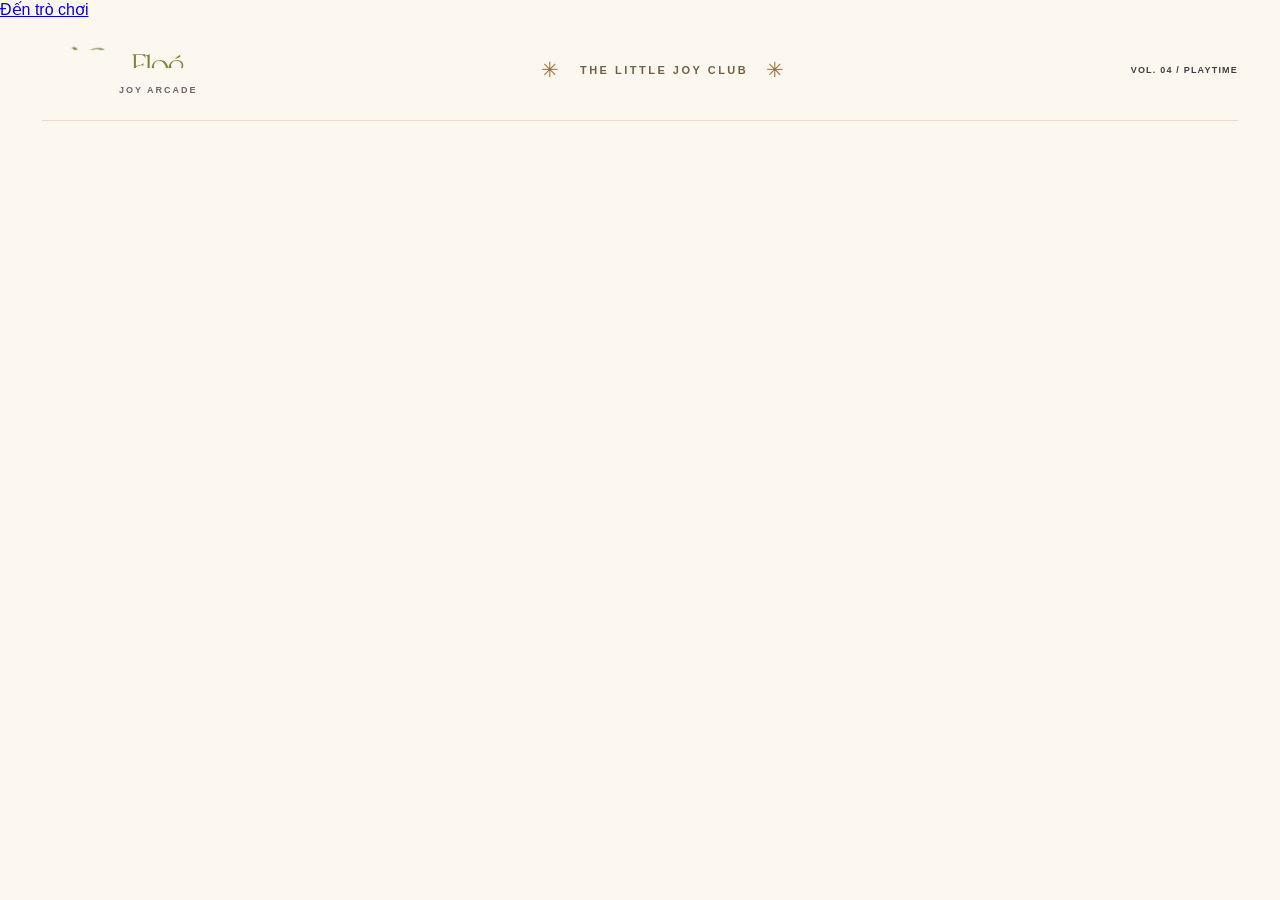
==== index.html @ 1243f7f1 "feat: import complete FLOÉ Joy Arcade deployed application and assets" ====
<!doctype html>
<html lang="vi">
<head>
 <meta charset="utf-8"><meta name="viewport" content="width=device-width,initial-scale=1,viewport-fit=cover">
 <meta name="theme-color" content="#fcf7ef"><meta name="description" content="Một chút chơi. Thật nhiều vui. Ghép charm và thử tài gắp thú cùng FLOÉ Joy Arcade.">
 <title>FLOÉ Joy Arcade — The Little Joy Club</title>
 <link rel="icon" href="./assets/floe-mark-DR6YFk92.png">
  <link rel="preconnect" href="https://fonts.googleapis.com"><link rel="preconnect" href="https://fonts.gstatic.com" crossorigin><link href="https://fonts.googleapis.com/css2?family=Baloo+2:wght@600;700;800&family=Nunito:wght@400;600;700;800;900&display=swap" rel="stylesheet"><script type="module" crossorigin src="./assets/index-Bb9PN9JV.js"></script>
  <link rel="stylesheet" crossorigin href="./assets/index-ChGE1KvG.css">
</head>
<body>
 <a class="skip-link" href="#stage">Đến trò chơi</a>
 <div class="site-wrap">
  <header class="nav"><button class="brand" id="home" aria-label="FLOÉ — về trang chủ"><img class="brand-mark" data-asset="mark" src="./assets/floe-mark-DR6YFk92.png" alt=""><span><img class="brand-word" data-asset="word" src="./assets/floe-wordmark-DhxlJ2ub.png" alt="FLOÉ"><small>JOY ARCADE</small></span></button><div class="nav-middle"><span class="little-flower">✳</span> THE LITTLE JOY CLUB <span class="little-flower">✳</span></div><div class="nav-right"><span class="edition">VOL. 04 / PLAYTIME</span><button ���q�^
---- assets/index-ChGE1KvG.css ----
:root{font-family:Be Vietnam Pro,sans-serif;color:#483c40;background:#fcf7ef;font-synthesis:none;--cream:#fcf7ef;--paper:#fffdf8;--ink:#483c40;--muted:#79696d;--rose:#ab486a;--pink:#efc6d2;--olive:#7c854c;--line:#e6dcd0;--butter:#f5df9d}*{box-sizing:border-box}body{margin:0}button,a{-webkit-tap-highlight-color:transparent}button{font:inherit;color:inherit;cursor:pointer}button:disabled{cursor:default}button:focus-visible,a:focus-visible{outline:3px solid #a13a60;outline-offset:5px}button svg{width:22px;height:22px;flex-shrink:0}button{touch-action:manipulation}button:disabled{opacity:.65}img{max-width:100%;object-fit:contain;-webkit-user-select:none;user-select:none}h1,h2,h3,p{margin:0}h1,h2,h3{font-weight:700}h1 span{color:var(--rose)}.site-wrap{max-width:1440px;padding:0 42px;margin:auto}.nav{height:102px;display:flex;align-items:center;justify-content:space-between;border-bottom:1px solid var(--line);gap:20px}.brand{border:0;padding:0;background:transparent;display:flex;gap:12px;align-items:center;text-align:left}.brand-mark{height:53px;width:65px}.brand-word{width:78px;height:38px;display:block}.brand small{font-size:9px;letter-spacing:2px;color:#756369;display:block;margin-top:3px;font-weight:700}.nav-middle{font-size:11px;letter-spacing:2.5px;display:flex;gap:18px;align-items:center;color:#706147;font-weight:600}.little-flower{font-size:21px;color:#9c7043}.nav-right{display:flex;gap:24px;align-items:center}.edition{font-size:9px;font-weight:600;letter-spacing:1.2px;colo���q�^
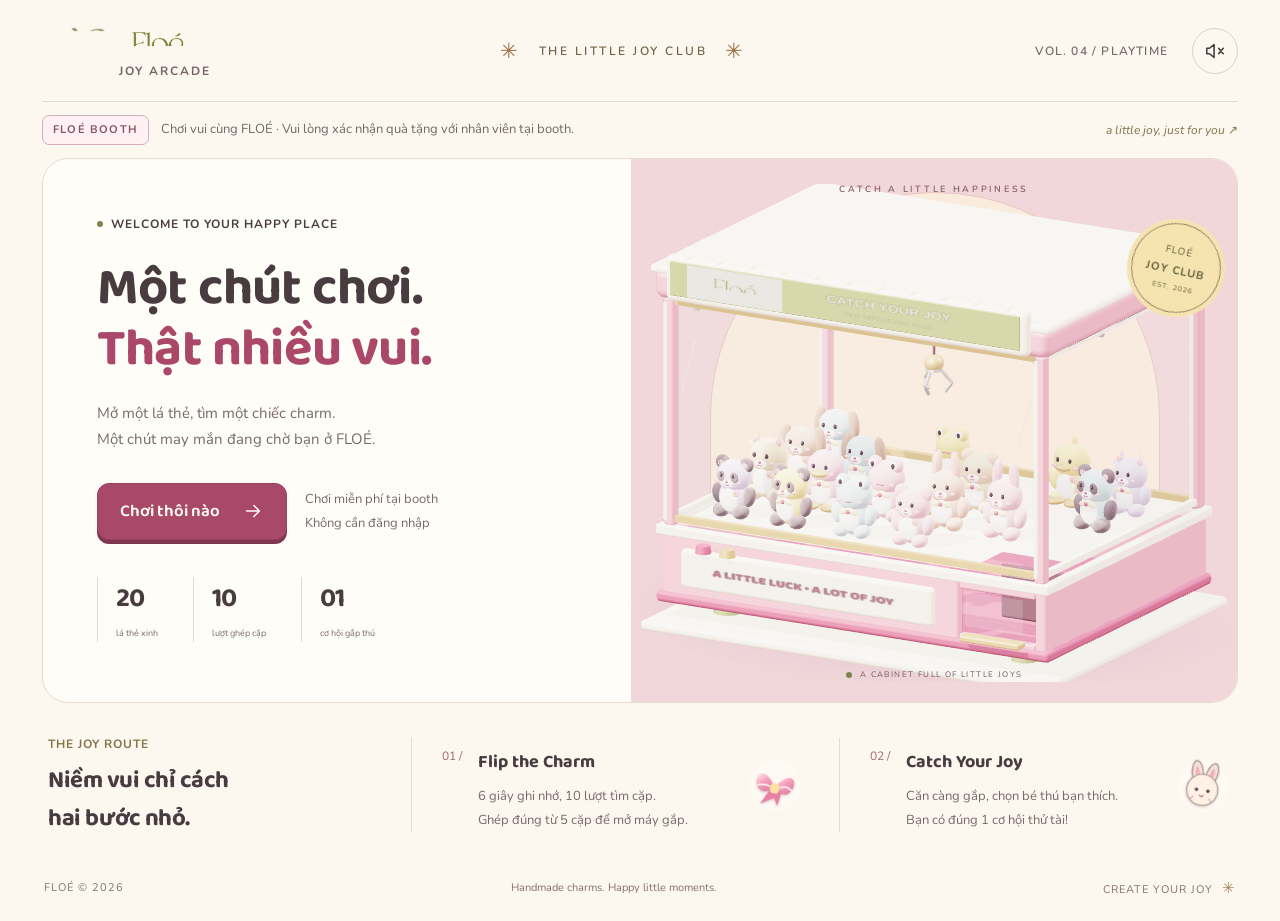
==== commit 0a59b0b8: "fix: restore complete HTML CSS and 3D JavaScript bundles" ====
--- a/index.html
+++ b/index.html
@@ -11,4 +11,11 @@
 <body>
  <a class="skip-link" href="#stage">Đến trò chơi</a>
  <div class="site-wrap">
-  <header class="nav"><button class="brand" id="home" aria-label="FLOÉ — về trang chủ"><img class="brand-mark" data-asset="mark" src="./assets/floe-mark-DR6YFk92.png" alt=""><span><img class="brand-word" data-asset="word" src="./assets/floe-wordmark-DhxlJ2ub.png" alt="FLOÉ"><small>JOY ARCADE</small></span></button><div class="nav-middle"><span class="little-flower">✳</span> THE LITTLE JOY CLUB <span class="little-flower">✳</span></div><div class="nav-right"><span class="edition">VOL. 04 / PLAYTIME</span><button ���q�^+  <header class="nav"><button class="brand" id="home" aria-label="FLOÉ — về trang chủ"><img class="brand-mark" data-asset="mark" src="./assets/floe-mark-DR6YFk92.png" alt=""><span><img class="brand-word" data-asset="word" src="./assets/floe-wordmark-DhxlJ2ub.png" alt="FLOÉ"><small>JOY ARCADE</small></span></button><div class="nav-middle"><span class="little-flower">✳</span> THE LITTLE JOY CLUB <span class="little-flower">✳</span></div><div class="nav-right"><span class="edition">VOL. 04 / PLAYTIME</span><button id="sound" class="icon-button" aria-label="Bật âm thanh" aria-pressed="false"></button></div></header>
+  <div class="notice"><span class="demo-label">FLOÉ BOOTH</span><span>Chơi vui cùng FLOÉ · Vui lòng xác nhận quà tặng với nhân viên tại booth.</span><span class="notice-right">a little joy, just for you ↗</span></div>
+  <main id="stage" tabindex="-1"></main>
+  <footer><span>FLOÉ © 2026</span><span>Handmade charms. Happy little moments.</span><span>CREATE YOUR JOY <b>✳</b></span></footer>
+ </div>
+ <div class="sr-only" id="announcer" role="status" aria-live="polite" aria-atomic="true"></div>
+</body></html>
+<script async data-explicit-opt-in="true" data-deployment-id="dpl_CRq2kbfwUbnPf21dLvLNRMSY6UrD" src="https://vercel.live/_next-live/feedback/feedback.js"></script><script async data-explicit-opt-in="true" data-deployment-id="dpl_GBJBoeYDWZV5fgyBTWfdKvP8y6mb" src="https://vercel.live/_next-live/feedback/feedback.js"></script>
--- a/assets/index-ChGE1KvG.css
+++ b/assets/index-ChGE1KvG.css
@@ -1 +1,40 @@
-:root{font-family:Be Vietnam Pro,sans-serif;color:#483c40;background:#fcf7ef;font-synthesis:none;--cream:#fcf7ef;--paper:#fffdf8;--ink:#483c40;--muted:#79696d;--rose:#ab486a;--pink:#efc6d2;--olive:#7c854c;--line:#e6dcd0;--butter:#f5df9d}*{box-sizing:border-box}body{margin:0}button,a{-webkit-tap-highlight-color:transparent}button{font:inherit;color:inherit;cursor:pointer}button:disabled{cursor:default}button:focus-visible,a:focus-visible{outline:3px solid #a13a60;outline-offset:5px}button svg{width:22px;height:22px;flex-shrink:0}button{touch-action:manipulation}button:disabled{opacity:.65}img{max-width:100%;object-fit:contain;-webkit-user-select:none;user-select:none}h1,h2,h3,p{margin:0}h1,h2,h3{font-weight:700}h1 span{color:var(--rose)}.site-wrap{max-width:1440px;padding:0 42px;margin:auto}.nav{height:102px;display:flex;align-items:center;justify-content:space-between;border-bottom:1px solid var(--line);gap:20px}.brand{border:0;padding:0;background:transparent;display:flex;gap:12px;align-items:center;text-align:left}.brand-mark{height:53px;width:65px}.brand-word{width:78px;height:38px;display:block}.brand small{font-size:9px;letter-spacing:2px;color:#756369;display:block;margin-top:3px;font-weight:700}.nav-middle{font-size:11px;letter-spacing:2.5px;display:flex;gap:18px;align-items:center;color:#706147;font-weight:600}.little-flower{font-size:21px;color:#9c7043}.nav-right{display:flex;gap:24px;align-items:center}.edition{font-size:9px;font-weight:600;letter-spacing:1.2px;colo���q�^+:root{font-family:Be Vietnam Pro,sans-serif;color:#483c40;background:#fcf7ef;font-synthesis:none;--cream:#fcf7ef;--paper:#fffdf8;--ink:#483c40;--muted:#79696d;--rose:#ab486a;--pink:#efc6d2;--olive:#7c854c;--line:#e6dcd0;--butter:#f5df9d}*{box-sizing:border-box}body{margin:0}button,a{-webkit-tap-highlight-color:transparent}button{font:inherit;color:inherit;cursor:pointer}button:disabled{cursor:default}button:focus-visible,a:focus-visible{outline:3px solid #a13a60;outline-offset:5px}button svg{width:22px;height:22px;flex-shrink:0}button{touch-action:manipulation}button:disabled{opacity:.65}img{max-width:100%;object-fit:contain;-webkit-user-select:none;user-select:none}h1,h2,h3,p{margin:0}h1,h2,h3{font-weight:700}h1 span{color:var(--rose)}.site-wrap{max-width:1440px;padding:0 42px;margin:auto}.nav{height:102px;display:flex;align-items:center;justify-content:space-between;border-bottom:1px solid var(--line);gap:20px}.brand{border:0;padding:0;background:transparent;display:flex;gap:12px;align-items:center;text-align:left}.brand-mark{height:53px;width:65px}.brand-word{width:78px;height:38px;display:block}.brand small{font-size:9px;letter-spacing:2px;color:#756369;display:block;margin-top:3px;font-weight:700}.nav-middle{font-size:11px;letter-spacing:2.5px;display:flex;gap:18px;align-items:center;color:#706147;font-weight:600}.little-flower{font-size:21px;color:#9c7043}.nav-right{display:flex;gap:24px;align-items:center}.edition{font-size:9px;font-weight:600;letter-spacing:1.2px;color:var(--muted)}.icon-button{width:46px;height:46px;border:1px solid #ded2c5;border-radius:50%;background:transparent;display:grid;place-items:center}.icon-button:hover{background:#f2e4dc}.notice{min-height:49px;display:flex;align-items:center;gap:12px;font-size:10px;color:#75666a}.demo-label{font-size:8px;letter-spacing:1.2px;font-weight:700;border:1px solid #c8bc9b;border-radius:4px;padding:3px 7px;color:#71663e}.notice-right{margin-left:auto;font-size:10px;font-style:italic;color:#837348}.hero{display:grid;grid-template-columns:1fr 1.03fr;background:var(--paper);border:1px solid var(--line);border-radius:26px;overflow:hidden;min-height:545px}.hero-copy{padding:55px 0 43px 54px;z-index:1}.eyebrow{font-size:9px;font-weight:700;letter-spacing:1.65px;line-height:1.7;display:flex;align-items:center;gap:8px}.dot{display:inline-block;width:6px;height:6px;flex-shrink:0;background:var(--olive);border-radius:50%}.hero h1{font-size:clamp(38px,4.1vw,58px);line-height:1.35;letter-spacing:-2.6px;margin:24px 0 20px}.hero h1 span{color:var(--rose)}.hero-copy p{font-size:13px;line-height:1.95;color:var(--muted)}.hero-actions{display:flex;align-items:center;gap:18px;margin:30px 0 37px}.primary{border:1px solid #97405f;background:#a84969;border-radius:12px;color:#fffaf3;min-height:53px;padding:14px 22px;font-size:12px;font-weight:600;display:inline-flex;gap:22px;align-items:center;justify-content:center;box-shadow:0 4px #803550;transition:transform .15s,background .15s,box-shadow .15s}.primary:hover{background:#963d5d;transform:translateY(-2px);box-shadow:0 6px #803550}.primary:active{transform:translateY(3px);box-shadow:0 1px #803550}.hero-actions>span{font-size:9px;line-height:1.85;color:var(--muted)}.hero-stats{display:flex;gap:35px}.hero-stats>div{border-left:1px solid #e5d9cb;padding-left:18px}.hero-stats b{font-size:27px;font-weight:600;letter-spacing:-1px;display:block}.hero-stats span{font-size:9px;color:var(--muted)}.hero-art{position:relative;background:#f1d7da;background-image:radial-gradient(#b777891c .7px,transparent .7px);background-size:9px 9px;min-width:0}.hero-art:before{content:"";position:absolute;width:74%;aspect-ratio:1;background:#fbebdc;border-radius:50% 50% 14px 14px;left:13%;bottom:60px;border:1px solid #e7c4c2}.hero-machine{position:absolute;inset:25px -30px 20px;z-index:1}.hero-machine canvas{display:block;width:100%;height:100%}.arc-text{position:absolute;left:0;right:0;top:24px;font-size:9px;letter-spacing:2.7px;text-align:center;color:#805b61;font-weight:600;z-index:2}.club-sticker{position:absolute;z-index:3;right:16px;top:64px;width:90px;height:90px;display:flex;flex-direction:column;align-items:center;justify-content:center;border:1px solid #8b7952;outline:4px solid #f6e4b0;background:#f6e4b0;color:#615c38;transform:rotate(12deg);border-radius:50%;font-size:10px;letter-spacing:1px}.club-sticker strong{font-size:11px;margin:5px 0}.club-sticker span{font-size:7px}.art-caption{position:absolute;bottom:22px;left:0;right:0;display:flex;align-items:center;justify-content:center;gap:8px;font-size:8px;letter-spacing:1.4px;color:#735b60;z-index:2}.how-to{display:grid;grid-template-columns:1fr 1.2fr 1.2fr;align-items:center;gap:35px;padding:31px 6px 15px}.how-heading .eyebrow{color:#877348;font-size:8px}.how-heading h2{font-size:19px;line-height:1.55;letter-spacing:-.5px;margin-top:8px}.how-step{display:flex;gap:16px;align-items:center;border-left:1px solid var(--line);padding-left:30px;min-height:94px;position:relative}.step-no{font-size:12px;color:#a26974;align-self:flex-start;padding-top:10px}.how-step h3{font-size:13px;margin:10px 0 8px}.how-step p{font-size:10px;line-height:1.85;color:var(--muted)}.how-art{width:58px;height:65px;margin-left:auto;transform:rotate(10deg)}footer{display:flex;align-items:center;justify-content:space-between;font-size:8px;letter-spacing:1px;color:#86726e;padding:26px 2px 23px;gap:14px}footer span:nth-child(2){letter-spacing:0}footer b{font-size:15px;color:#a88956;margin-left:5px}#stage:focus{outline:none}.steps{display:flex;align-items:center;justify-content:center;gap:16px;padding:22px 10px;font-size:10px;color:#8a7a79}.steps span{display:flex;align-items:center;gap:9px}.steps b{display:grid;place-items:center;width:25px;height:25px;border:1px solid #d5c7bf;border-radius:50%;font-size:9px;font-weight:600}.steps .active{color:#923a5c;font-weight:600}.steps .active b{color:#fff;background:#a84969;border-color:#a84969}.steps .done b{color:#fff;background:#7c854c;border-color:#7c854c}.steps i{height:1px;width:54px;background:#ded0c5}.game-shell,.result-shell{border:1px solid var(--line);border-radius:24px;background:var(--paper);padding:0 32px 28px}.game-heading{display:flex;justify-content:space-between;align-items:center;margin:5px 0 25px;gap:12px}.game-heading .eyebrow{color:#887650;font-size:8px}.game-heading h1{font-size:32px;letter-spacing:-1.4px;line-height:1.45;margin-top:8px}.text-button{border:0;background:none;display:inline-flex;align-items:center;justify-content:center;gap:8px;font-size:10px;min-height:44px;padding:8px;color:#7d686e}.text-button svg{width:15px;height:15px}.memory-layout{display:grid;grid-template-columns:minmax(0,1fr) 246px;gap:32px;align-items:start}.board-panel{background:#f7f1e7;border:1px solid #e7ddce;border-radius:18px;padding:22px 25px 19px}.board-hud{display:flex;align-items:center;gap:30px;margin:0 2px 20px}.hud-stat small{font-size:8px;letter-spacing:1px;color:#786b62;font-weight:600;display:block}.hud-stat strong{font-size:25px;display:block;font-weight:700;line-height:1.55;letter-spacing:-.5px}.hud-stat em{font-style:normal;font-size:13px;color:#9a8981;font-weight:400;margin-left:5px}.phase-pill{margin-left:auto;display:flex;align-items:center;gap:7px;font-size:8px;font-weight:700;letter-spacing:.8px;border:1px solid #c6cdaa;background:#eef1df;border-radius:30px;padding:9px 12px;color:#5c6835}.phase-pill.is-preview{background:#fbebbc;border-color:#e9d494;color:#80652e}.phase-pill.is-preview .dot{background:#9a742d}.cards{display:grid;grid-template-columns:repeat(5,minmax(0,1fr));gap:12px;max-width:750px;margin:auto}.memory-card{aspect-ratio:1/1.07;position:relative;background:none;border:0;padding:0;perspective:850px;min-width:0;opacity:1!important}.card-rotator{display:block;position:relative;width:100%;height:100%;transform-style:preserve-3d;transition:transform .36s cubic-bezier(.2,.65,.3,1)}.memory-card.open .card-rotator{transform:rotateY(180deg)}.face{position:absolute;inset:0;border-radius:10px;display:flex;align-items:center;justify-content:center;flex-direction:column;backface-visibility:hidden;-webkit-backface-visibility:hidden;overflow:hidden;border:1px solid #c998a4}.face.back{background:#f0c7d0;background-image:repeating-linear-gradient(45deg,transparent 0,transparent 3px,#fff8 3px,#fff2 4px);box-shadow:0 3px #b47b8c,0 4px 5px #825f6522}.face.back:before{content:"";position:absolute;inset:5px;border:1px solid #fff9;border-radius:6px;pointer-events:none}.card-logo{background:#fffbf2;width:62%;height:60%;border-radius:50%;display:grid;place-items:center;border:1px solid #dcc8a7}.card-logo img{width:83%;height:80%}.face.back small{font-size:6px;color:#81535f;letter-spacing:.4px;position:absolute;bottom:10%}.corner-star{position:absolute;top:7px;left:9px;color:#976672;font-size:12px}.corner-star.bottom{inset:auto 9px 5px auto}.face.front{background:var(--card-bg);transform:rotateY(180deg);border-color:#cbb9a1;box-shadow:0 3px #c0aa98}.card-art{width:77%;height:75%;filter:drop-shadow(0 2px 2px #69494318)}.face.front small{font-size:8px;font-weight:600;color:#665259;line-height:1.5;margin-top:2px}.pair-check{position:absolute;top:4px;right:4px;background:#70834b;color:#fff;border-radius:50%;width:17px;height:17px;display:none;place-items:center}.pair-check svg{width:11px;height:11px}.paired .face.front{border:2px solid #7e9560;background:#eff2df}.paired .pair-check{display:grid}.memory-card:not(:disabled):hover .back{border-color:#9c4d67;box-shadow:0 4px #a66379,0 7px 10px #825f6525}.miss .face.front{animation:shake .28s ease}.board-bottom{display:flex;justify-content:space-between;gap:10px;font-size:9px;color:#79656b;line-height:1.6;margin-top:19px}.board-bottom>span:last-child{white-space:nowrap;font-weight:600}.progress{height:3px;background:#e6dbd1;border-radius:3px;margin-top:10px}.progress span{display:block;height:100%;background:#ae5c79;transition:width .3s}.preview-ticket{background:#f4dfab;position:relative;text-align:center;border-radius:12px;padding:22px 22px 19px;overflow:hidden;border:1px solid #e8ce95;color:#665037}.preview-ticket .eyebrow{display:block;font-size:7px;letter-spacing:1.3px}.ticket-number{font-size:66px;letter-spacing:-4px;font-weight:600;line-height:1.3;margin:16px 0 6px}.ticket-number em{font-style:normal;font-size:25px;letter-spacing:-1px;color:#9a8057}.preview-ticket h2{font-size:18px;letter-spacing:-.4px}.preview-ticket p{font-size:10px;line-height:1.85;margin:10px 0 20px}.ticket-perf{height:1px;border-top:1px dashed #bc9d66;position:relative;margin:0 -22px 13px}.ticket-perf:before,.ticket-perf:after{content:"";position:absolute;width:16px;height:16px;border-radius:50%;background:var(--paper);top:-8px;left:-8px}.ticket-perf:after{left:auto;right:-8px}.ticket-bottom{font-size:6px;letter-spacing:1px;display:flex;align-items:center;justify-content:center;gap:5px;font-weight:600}.ticket-bottom svg{width:13px;height:13px}.preview-ticket.playing{background:#f4e5d6;border-color:#e5ccba}.reward-guide{padding:20px 2px 0}.reward-guide h3{font-size:11px;margin-bottom:7px}.reward-row{display:flex;gap:11px;align-items:center;padding:12px 0;border-bottom:1px solid #eee5da}.reward-row:last-child{border-bottom:0}.reward-icon{width:31px;height:31px;display:grid;place-items:center;border:1px solid #e4d4c6;border-radius:8px;color:#a35d6f}.reward-icon svg{width:17px;height:17px}.reward-row b,.reward-row small{display:block;font-size:10px}.reward-row small{font-size:9px;color:var(--muted);margin-top:3px}.tiny-pill{margin-left:auto;font-size:6px;letter-spacing:.6px;background:#e8edda;color:#657040;padding:5px 7px;border-radius:20px;font-weight:700}.aside-note{font-size:8px;line-height:1.8;color:#8c7776;padding-top:8px}.attempt-pill{display:flex;align-items:center;gap:9px;background:#f4e5b9;border:1px solid #e4cd8e;padding:10px 14px;border-radius:10px;font-size:8px;color:#7d6034;font-weight:600;white-space:nowrap}.attempt-pill b{font-size:18px;font-weight:700}.attempt-pill svg{width:19px;height:19px}.claw-layout{display:grid;grid-template-columns:minmax(0,1fr) 264px;gap:24px}.machine-panel{background:#f1d9dc;background-image:radial-gradient(#b7778926 .7px,transparent .7px);background-size:9px 9px;border:1px solid #e5bfc6;border-radius:18px;overflow:hidden;min-width:0}.machine-topline,.machine-bottomline{padding:9px 18px;display:flex;justify-content:space-between;gap:8px;align-items:center;font-size:8px;color:#764e5c;position:relative;z-index:2}.machine-topline{height:51px;border-bottom:1px solid #dfbcc0}.machine-topline>span{display:flex;align-items:center;gap:7px;font-size:8px;letter-spacing:1.5px;font-weight:700}.mode-button{font-size:8px;border:0;background:transparent;min-height:36px;color:#764e5c;text-decoration:underline;text-underline-offset:3px;padding:6px}.machine-display{height:440px;position:relative}.machine-display canvas{display:block;width:100%;height:100%;touch-action:none}.machine-bottomline{min-height:45px;background:#fff7edbd;border-top:1px solid #dfbcc0;font-size:9px;line-height:1.7}.machine-bottomline>span:last-child{border:1px solid #d0b5b9;letter-spacing:1px;padding:3px 6px;border-radius:4px;font-size:7px;white-space:nowrap}.control-panel{padding:22px 20px 13px;border:1px solid #e5d7c6;border-radius:18px;background:#f8f0e3}.control-heading .eyebrow{font-size:6px;letter-spacing:1px;color:#8d6a49}.control-heading h2{font-size:24px;letter-spacing:-.7px;line-height:1.45;margin:11px 0 9px}.control-heading p{font-size:10px;color:#7f6b65;line-height:1.8}.aim-map{margin:15px 0 8px;background:#fffbf3;border:1px solid #dfd1be;border-radius:9px;overflow:hidden}.map-caption{display:block;font-size:6px;font-weight:600;letter-spacing:.6px;color:#806d60;padding:7px 5px;text-align:center;border-bottom:1px solid #e8decd}.map-field{height:72px;position:relative;background-image:linear-gradient(#e8ddcc88 1px,transparent 1px),linear-gradient(90deg,#e8ddcc88 1px,transparent 1px);background-size:14px 14px;margin:6px}.map-toy{position:absolute;width:7px;height:7px;border:1px solid #906d74;border-radius:50%;transform:translate(-50%,-50%)}.map-aim{position:absolute;width:13px;height:13px;border:1.5px solid #7b3154;border-radius:50%;transform:translate(-50%,-50%);background:#fff8;z-index:2}.map-aim:before,.map-aim:after{content:"";position:absolute;width:19px;height:1px;left:-4.5px;top:4.5px;background:#7b3154}.map-aim:after{transform:rotate(90deg)}.map-toy.target{outline:2px solid #70804f;outline-offset:2px}.dpad{display:grid;grid-template-columns:repeat(3,50px);grid-template-rows:repeat(3,46px);gap:5px;justify-content:center;margin:13px 0 18px;touch-action:none;-webkit-user-select:none;user-select:none}.dpad button{font-family:inherit;font-size:21px;font-weight:400;line-height:1;border:1px solid #c9b0a9;border-radius:11px;background:linear-gradient(#fffcf5,#f6e5da);box-shadow:0 3px #baa29b;touch-action:none;min-width:44px;min-height:44px}.dpad button:active,.dpad button.pressed{background:#efd399;transform:translateY(3px);box-shadow:none}.dpad .up{grid-area:1/2}.dpad .left{grid-area:2/1}.dpad .right{grid-area:2/3}.dpad .down{grid-area:3/2}.dpad-center{grid-area:2/2;display:grid;place-items:center;color:#a77580}.dpad-center svg{width:25px;height:25px}.drop{display:flex;align-items:center;justify-content:center;gap:10px;width:100%;min-height:55px;color:#fff8ef;background:#a94d6b;border:1px solid #92405f;border-radius:11px;box-shadow:0 4px #7d3550;font-size:13px;font-weight:700;touch-action:none}.drop small{font-size:7px;font-weight:400;margin-left:auto;color:#f5d2dd}.drop svg{width:19px;height:19px}.drop:active:not(:disabled){transform:translateY(3px);box-shadow:0 1px #7d3550}.drop:disabled{opacity:.7}.control-note{text-align:center;font-size:8px;line-height:1.8;margin-top:15px;color:#7d6866}.coordinates{text-align:center;font-size:7px;color:#867571;letter-spacing:1px;margin-top:7px}.prize-strip{display:flex;align-items:center;justify-content:space-between;gap:16px;padding:20px 4px 0}.prize-strip>.eyebrow{font-size:7px;color:#8d7950;max-width:105px}.prize-strip>div{display:flex;align-items:center;gap:8px;font-size:9px;color:#7a656b;white-space:nowrap}.prize-strip img{width:35px;height:35px}.prize-strip b{font-weight:700;color:#5c454f;margin-right:4px}.prize-note{font-size:7px;line-height:1.7;color:#8f7e75}.result-shell{min-height:620px}.result-ticket{max-width:600px;margin:15px auto 35px;text-align:center}.result-ticket>.eyebrow{justify-content:center;color:#8a7048;font-size:8px}.result-art{position:relative;width:170px;height:145px;margin:20px auto 16px;background:#f9e4db;border-radius:50%;display:grid;place-items:center}.result-art img{width:140px;height:140px}.result-art>span{position:absolute;font-size:28px;color:#a88e50;right:-15px;top:15px}.result-art>span:last-child{inset:auto auto 5px -10px;font-size:20px}.result-ticket h1{font-size:36px;line-height:1.5;letter-spacing:-1.4px;margin-bottom:13px}.result-ticket p{font-size:12px;color:#806970;line-height:1.9;max-width:470px;margin:auto}.result-detail{display:flex;flex-direction:column;gap:6px;padding:20px 10px;background:#f8eddd;border-top:1px dashed #d5bd9b;border-bottom:1px dashed #d5bd9b;margin:24px auto;width:min(100%,420px)}.result-detail b{font-size:19px;color:#72543c}.result-detail span{font-size:8px;color:#897263;line-height:1.7}.result-actions{display:flex;gap:20px;align-items:center;justify-content:center;flex-wrap:wrap}.result-foot{font-size:8px;margin-top:25px;color:#8d7675}.mobile-break{display:none}.sr-only{position:absolute;width:1px;height:1px;padding:0;margin:-1px;overflow:hidden;clip:rect(0,0,0,0);white-space:nowrap;border:0}.skip-link{position:fixed;top:-80px;left:15px;padding:15px;background:#fff;z-index:99;color:#803550}.skip-link:focus{top:10px}.loading-label{position:absolute;inset:0;display:grid;place-items:center;font-size:11px;color:#8c596d}@keyframes shake{25%,75%{transform:translate(-2px)}50%{transform:translate(2px)}}@media(min-width:1400px){.hero{min-height:565px}.hero-copy{padding-top:62px}.machine-display{height:480px}}@media(max-width:1150px){.site-wrap{padding:0 26px}.edition{display:none}.hero-copy{padding:40px 0 35px 35px}.hero h1{font-size:42px;letter-spacing:-1.6px}.hero{min-height:510px}.hero-stats{gap:24px}.how-art{display:none}.how-to{gap:20px;grid-template-columns:1fr 1.2fr 1.2fr}.how-step{padding-left:20px}.game-shell{padding:0 22px 24px}.memory-layout{grid-template-columns:minmax(0,1fr) 210px;gap:22px}.board-panel{padding:18px}.cards{gap:9px}.board-hud{gap:24px}.claw-layout{grid-template-columns:minmax(0,1fr) 230px;gap:18px}.control-panel{padding:18px 15px 12px}.machine-display{height:430px}.prize-note{display:none}}@media(max-width:850px){.site-wrap{padding:0 20px}.nav{height:86px}.nav-middle{font-size:8px;letter-spacing:1.5px;gap:12px}.hero{grid-template-columns:1fr 1fr;min-height:470px}.hero-copy{padding:35px 0 30px 26px}.hero h1{font-size:34px;letter-spacing:-1.3px}.hero-copy .eyebrow{font-size:6px;letter-spacing:1px}.hero-copy p{font-size:10px}.hero-actions{gap:12px;margin:25px 0 30px}.hero-actions>span{display:none}.hero-stats{gap:17px}.hero-stats>div{padding-left:12px}.hero-stats b{font-size:23px}.hero-stats span{font-size:7px}.club-sticker{width:70px;height:70px;top:70px;right:15px;font-size:8px}.club-sticker strong{font-size:9px}.arc-text{font-size:7px;letter-spacing:2px}.art-caption{font-size:6px;letter-spacing:1px}.how-to{gap:18px}.how-heading h2{font-size:16px}.how-step{gap:9px;padding-left:15px}.how-step p{font-size:8px}.how-step h3{font-size:11px}.memory-layout{grid-template-columns:1fr}.game-aside{display:grid;grid-template-columns:1fr 1.2fr;gap:25px}.preview-ticket{padding:15px 20px}.ticket-number{font-size:45px;margin:7px 0}.preview-ticket h2{font-size:15px}.preview-ticket p{margin:7px 0 15px;font-size:9px}.reward-guide{padding:10px 0 0}.aside-note{display:none}.board-panel{padding:22px}.cards{max-width:620px;gap:12px}.claw-layout{grid-template-columns:minmax(0,1fr) 210px;gap:16px}.machine-display{height:435px}.control-heading h2{font-size:21px}.control-panel{padding:16px 12px 12px}.control-heading .eyebrow{font-size:5px}.dpad{grid-template-columns:repeat(3,46px);grid-template-rows:repeat(3,44px);gap:4px}.game-heading h1{font-size:28px}.prize-strip{gap:9px}.prize-strip>.eyebrow{font-size:6px;max-width:60px}.prize-strip>div{font-size:8px;gap:4px}.prize-strip img{width:27px;height:27px}}@media(max-width:600px){.site-wrap{padding:0 14px}.nav{height:76px;gap:10px}.brand{gap:7px}.brand-mark{width:43px;height:41px}.brand-word{width:61px;height:27px}.brand small{font-size:7px;letter-spacing:1.4px}.nav-middle{display:none}.nav-right{gap:10px}.icon-button{width:44px;height:44px}.notice{min-height:46px;font-size:8px;gap:8px;line-height:1.7}.demo-label{font-size:6px;padding:2px 5px}.notice-right{display:none}.hero{display:flex;flex-direction:column;border-radius:19px}.hero-copy{padding:29px 27px 30px}.hero-copy .eyebrow{font-size:6px;letter-spacing:1.2px}.hero h1{font-size:39px;letter-spacing:-1.7px;line-height:1.35;margin:18px 0 13px}.hero-copy p{font-size:11px;line-height:1.85}.hero-actions{margin:23px 0 27px;gap:16px}.hero-actions>span{display:block;font-size:7px}.primary{min-height:50px;padding:13px 18px;font-size:11px;gap:18px;border-radius:10px}.hero-stats{gap:29px}.hero-stats b{font-size:24px}.hero-stats span{font-size:7px}.hero-art{height:365px;flex-shrink:0;order:2;border-top:1px solid #e7c2c8}.hero-machine{inset:17px -2px 13px}.hero-art:before{width:68%;left:16%;bottom:46px}.arc-text{top:17px;font-size:7px}.club-sticker{right:25px;top:55px;width:62px;height:62px;font-size:6px}.club-sticker strong{font-size:8px;margin:3px 0}.club-sticker span{font-size:5px}.art-caption{bottom:17px;font-size:6px}.how-to{grid-template-columns:1fr;gap:15px;padding:25px 10px 5px}.how-heading{display:flex;align-items:center;justify-content:space-between;gap:15px;margin-bottom:3px}.how-heading h2{font-size:16px;margin:0}.how-step{padding-left:0;border-left:0;border-top:1px solid var(--line);padding-top:10px;gap:16px;min-height:85px}.how-step p{font-size:10px}.how-step h3{font-size:12px}.how-art{display:block;width:55px;height:55px}.how-heading .eyebrow{font-size:7px;max-width:80px}.step-no{font-size:11px}.game-shell,.result-shell{padding:0 12px 18px;border-radius:18px}.steps{font-size:8px;gap:10px;padding:17px 0}.steps b{width:22px;height:22px;font-size:8px}.steps span{gap:6px}.steps i{width:24px}.game-heading{margin:7px 4px 18px;align-items:flex-start;gap:7px}.game-heading h1{font-size:27px;line-height:1.4;letter-spacing:-1.1px;margin-top:6px}.game-heading .eyebrow{font-size:6px;letter-spacing:1.3px}.text-button{font-size:8px;gap:5px;padding:4px;flex-shrink:0}.text-button svg{width:12px;height:12px}.mobile-break{display:block}.board-panel{padding:13px 10px 14px;border-radius:12px}.board-hud{gap:20px;margin:0 1px 14px}.hud-stat small{font-size:6px;letter-spacing:.6px}.hud-stat strong{font-size:22px}.hud-stat em{font-size:10px;margin-left:3px}.phase-pill{font-size:6px;letter-spacing:.1px;padding:7px 8px;gap:5px}.phase-pill .dot{width:4px;height:4px}.cards{grid-template-columns:repeat(4,minmax(0,1fr));gap:9px 7px}.memory-card{aspect-ratio:1/1.04}.face{border-radius:7px}.face.back:before{inset:3px;border-radius:4px}.corner-star{top:3px;left:6px;font-size:9px}.corner-star.bottom{bottom:3px;right:6px}.face.back small{font-size:4px;letter-spacing:.1px}.face.front small{font-size:6px;line-height:1.4}.pair-check{width:13px;height:13px;top:2px;right:2px}.pair-check svg{width:9px;height:9px}.board-bottom{font-size:7px;gap:8px;margin-top:15px}.board-bottom>span:first-child{max-width:76%}.game-aside{display:block}.preview-ticket{display:grid;grid-template-columns:48px 1fr;text-align:left;gap:0 14px;padding:13px 16px;margin-top:-5px;border-radius:12px}.preview-ticket>.eyebrow,.ticket-perf,.ticket-bottom,.ticket-cut{display:none}.ticket-number{grid-column:1;grid-row:1/3;font-size:38px;align-self:center;line-height:1;letter-spacing:-2px;margin:0}.ticket-number em{font-size:15px;letter-spacing:-1px}.preview-ticket h2{font-size:13px;grid-column:2;margin:1px 0 3px}.preview-ticket p{font-size:8px;grid-column:2;margin:0;line-height:1.7}.reward-guide{padding:10px 2px 0;display:flex;flex-wrap:wrap;gap:0 15px}.reward-guide h3{font-size:9px;width:100%;margin:3px 0}.reward-row{border:0;padding:8px 0;gap:6px;flex:1}.reward-icon{width:23px;height:27px;border:0}.reward-icon svg{width:16px;height:16px}.reward-row b{font-size:8px}.reward-row small{font-size:6px;white-space:nowrap}.tiny-pill{display:none}.game-aside{order:-1}.memory-layout{gap:16px}.game-aside .reward-guide{display:none}.claw-layout{display:flex;flex-direction:column;gap:12px}.machine-panel{width:100%;border-radius:12px}.machine-topline{padding:5px 11px;height:40px}.machine-topline>span{font-size:7px;letter-spacing:1px}.mode-button{min-height:30px;font-size:7px}.machine-display{height:360px}.machine-bottomline{padding:9px 10px;font-size:8px;min-height:40px}.control-panel{display:grid;grid-template-columns:1fr 1fr;gap:4px 16px;padding:15px 14px;width:100%;border-radius:12px;align-items:center}.control-heading{grid-column:1;grid-row:1;align-self:start}.control-heading .eyebrow{font-size:5px}.control-heading h2{font-size:17px;line-height:1.4;margin:5px 0 6px}.control-heading h2 br{display:none}.control-heading p{font-size:8px}.control-heading p br{display:none}.dpad{grid-column:2;grid-row:1/4;margin:0 0 5px;grid-template-columns:repeat(3,44px);grid-template-rows:repeat(3,44px);gap:4px}.dpad button{border-radius:9px;font-size:20px}.dpad-center svg{width:21px;height:21px}.drop{grid-column:1/-1;grid-row:4;margin:10px 0 2px;min-height:51px;font-size:13px;padding:0 14px}.drop small{font-size:8px}.control-note{grid-column:1/-1;grid-row:5;margin:8px 0 0;font-size:7px}.control-note br,.coordinates{display:none}.aim-map{grid-column:1;grid-row:2/4;margin:7px 0 0}.map-caption{font-size:5px;letter-spacing:0;padding:5px 2px}.map-field{height:59px;margin:5px}.map-toy{width:5px;height:5px}.map-aim{width:10px;height:10px}.map-aim:before,.map-aim:after{width:14px;left:-3.5px;top:3px}.attempt-pill{font-size:6px;padding:7px 9px;gap:5px;white-space:normal;max-width:105px;line-height:1.5;margin-top:19px}.attempt-pill svg{width:16px;height:16px}.attempt-pill b{font-size:16px}.prize-strip{padding:16px 0 0;gap:7px;flex-wrap:wrap}.prize-strip>.eyebrow{max-width:none;width:100%;font-size:6px;justify-content:center;margin:3px 0}.prize-strip>div{font-size:7px;flex:1;gap:3px;justify-content:center}.prize-strip img{width:24px;height:24px}.prize-strip b{margin-right:2px}.result-shell{min-height:570px}.result-ticket{margin:20px auto 22px;padding:0 9px}.result-ticket h1{font-size:28px;letter-spacing:-1px;line-height:1.5}.result-ticket p{font-size:10px}.result-art{width:140px;height:120px;margin:25px auto 20px}.result-art img{width:115px;height:115px}.result-detail{margin:22px auto;padding:17px 9px}.result-detail b{font-size:17px}.result-detail span{font-size:7px}.result-actions{gap:13px}.result-foot{font-size:7px}footer{font-size:6px;letter-spacing:.5px;padding:22px 0 20px}footer span:nth-child(2){display:none}}@media(max-width:370px){.site-wrap{padding:0 10px}.hero-copy{padding:26px 22px}.hero h1{font-size:36px}.hero-stats{gap:25px}.hero-art{height:335px}.game-shell{padding:0 10px 16px}.machine-display{height:325px}.game-heading h1{font-size:25px}.control-panel{gap:4px 10px;padding:13px 11px}.reward-row small{font-size:5px}.dpad{gap:3px}.board-panel{padding:12px 9px}.cards{gap:8px 6px}}@media(prefers-reduced-motion:reduce){*,*:before,*:after{animation:none!important;transition:none!important;scroll-behavior:auto!important}}@media(max-width:600px){.face.front small{font-size:8px}.hud-stat small,.phase-pill{font-size:7px}.board-bottom{font-size:8px}.preview-ticket p{font-size:9px}.control-note{font-size:8px}}.brand{min-height:44px}.mode-button{min-width:72px;min-height:44px}.machine-topline{height:58px}@media(max-width:600px){.machine-topline{height:49px;padding-top:0;padding-bottom:0}.mode-button{min-height:44px}}@media(max-width:600px){.site-wrap:has(#stage:is([data-phase=preview],[data-phase=memory])) .nav{height:60px}.site-wrap:has(#stage:is([data-phase=preview],[data-phase=memory])) .notice{min-height:36px}#stage:is([data-phase=preview],[data-phase=memory]) .steps{padding-top:12px;padding-bottom:12px}#stage:is([data-phase=preview],[data-phase=memory]) .game-heading{display:block;position:relative;margin-bottom:14px}#stage:is([data-phase=preview],[data-phase=memory]) .game-heading .text-button{position:absolute;right:0;top:-15px}#stage:is([data-phase=preview],[data-phase=memory]) .game-heading h1{font-size:22px;letter-spacing:-.8px}#stage:is([data-phase=preview],[data-phase=memory]) .mobile-break{display:none}#stage:is([data-phase=preview],[data-phase=memory]) .memory-card{aspect-ratio:1}#stage:is([data-phase=preview],[data-phase=memory]) .preview-ticket{padding-top:10px;padding-bottom:10px}}@media(min-width:851px){.cards{max-width:560px}}@media(min-width:851px)and (max-height:800px){.cards{max-width:480px}.game-heading{margin-bottom:18px}.board-hud{margin-bottom:14px}.board-panel{padding-top:17px}}@font-face{font-family:Be Vietnam Pro;font-style:normal;font-display:swap;font-weight:400;src:url(./be-vietnam-pro-latin-400-normal-PpnXBOrz.woff2) format("woff2"),url(./be-vietnam-pro-latin-400-normal-bXgqVju9.woff) format("woff")}@font-face{font-family:Be Vietnam Pro;font-style:normal;font-display:swap;font-weight:400;src:url(./be-vietnam-pro-vietnamese-400-normal-CRcqvyg1.woff2) format("woff2"),url(./be-vietnam-pro-vietnamese-400-normal-BuGn0gnm.woff) format("woff")}@font-face{font-family:Be Vietnam Pro;font-style:normal;font-display:swap;font-weight:600;src:url(./be-vietnam-pro-latin-600-normal-BZDkUTrt.woff2) format("woff2"),url(./be-vietnam-pro-latin-600-normal-5IO4e7bK.woff) format("woff")}@font-face{font-family:Be Vietnam Pro;font-style:normal;font-display:swap;font-weight:600;src:url(./be-vietnam-pro-vietnamese-600-normal-nyU-ZL2p.woff2) format("woff2"),url(./be-vietnam-pro-vietnamese-600-normal-DkpCIyan.woff) format("woff")}@font-face{font-family:Be Vietnam Pro;font-style:normal;font-display:swap;font-weight:700;src:url(./be-vietnam-pro-latin-700-normal-DlW1Zbsh.woff2) format("woff2"),url(./be-vietnam-pro-latin-700-normal-C2EtzaOi.woff) format("woff")}@font-face{font-family:Be Vietnam Pro;font-style:normal;font-display:swap;font-weight:700;src:url(./be-vietnam-pro-vietnamese-700-normal-Csr0PCuG.woff2) format("woff2"),url(./be-vietnam-pro-vietnamese-700-normal-By_5yT39.woff) format("woff")}@font-face{font-family:Be Vietnam Pro;font-style:normal;font-display:swap;font-weight:800;src:url(./be-vietnam-pro-latin-800-normal-BpHZASpI.woff2) format("woff2"),url(./be-vietnam-pro-latin-800-normal-Cwp5p0gU.woff) format("woff")}@font-face{font-family:Be Vietnam Pro;font-style:normal;font-display:swap;font-weight:800;src:url(./be-vietnam-pro-vietnamese-800-normal-D4LFh2W4.woff2) format("woff2"),url(./be-vietnam-pro-vietnamese-800-normal-CA0HL1e4.woff) format("woff")}
+
+/* FLOÉ Arcade final typography */
+:root{--f-display:"Baloo 2","Be Vietnam Pro",sans-serif;--f-text:"Nunito","Be Vietnam Pro",sans-serif}
+body,button,input,select{font-family:var(--f-text)}
+h1,h2,h3,.hero-stats b,.hud-stat strong,.ticket-number,.attempt-pill b,.result-detail b{font-family:var(--f-display);font-weight:700}
+.notice{font-size:13px;line-height:1.5;min-height:56px}
+.notice .demo-label{font-size:11px;padding:6px 10px;border:1px solid #d7aebc;border-radius:7px;background:#fff0f3;color:#86546a;white-space:nowrap}
+.edition,.nav-middle,.brand small,.notice-right{font-size:12px}
+.eyebrow,.game-heading .eyebrow,.how-heading .eyebrow{font-size:12px;letter-spacing:1px}
+.hero-copy h1{font-family:var(--f-display);letter-spacing:-.8px;line-height:1.16}
+.hero-copy p{font-size:15px;line-height:1.75}
+.primary{font-family:var(--f-display);font-size:17px}
+.hero-actions>span,.how-step p,.text-button{font-size:13px}
+.how-heading h2{font-size:24px}
+.how-step h3{font-size:18px}
+.steps{font-size:12px}
+.game-heading h1{font-size:clamp(30px,3.6vw,42px);letter-spacing:-.6px;line-height:1.25}
+.hud-stat small,.board-bottom,.reward-row small,.aside-note{font-size:12px}
+.hud-stat strong{font-size:30px}
+.phase-pill,.preview-ticket .eyebrow,.machine-topline>span,.mode-button{font-size:11px}
+.face.front small{font-size:11px;font-weight:800}
+.face.back small{font-size:8px;font-weight:800}
+.preview-ticket h2{font-size:23px}
+.preview-ticket p{font-size:13px}
+.reward-guide h3{font-size:17px}
+.reward-row b{font-size:14px}
+.tiny-pill{font-size:9px}
+.attempt-pill,.machine-topline,.machine-bottomline,.map-caption,.prize-strip>.eyebrow,.prize-strip>div,.prize-note{font-size:12px}
+.control-heading .eyebrow,.control-note,.coordinates{font-size:11px}
+.control-heading h2{font-size:29px}
+.control-heading p{font-size:14px;line-height:1.65}
+.drop{font-family:var(--f-display);font-size:19px;min-height:60px}
+.drop small{font-size:10px}
+.result-ticket h1{font-size:clamp(32px,4vw,47px);line-height:1.2}
+.result-ticket p{font-size:15px}
+.result-detail span,.result-foot{font-size:12px}
+footer{font-size:11px}
+@media(max-width:800px){.nav-middle,.notice-right{display:none}.notice{font-size:12px}.site-wrap{padding-left:18px;padding-right:18px}.game-heading h1{font-size:clamp(28px,7vw,36px)}.prize-strip{flex-wrap:wrap}.machine-bottomline{line-height:1.4}}
+@media(max-width:430px){.notice{font-size:11.5px}.notice .demo-label{font-size:10px}.board-panel{padding:12px 11px 16px}.cards{gap:6px}.face.front small{font-size:9px}.board-hud{gap:12px}.reward-row b{font-size:13px}.control-panel{padding:18px 15px}.dpad{grid-template-columns:repeat(3,54px);grid-template-rows:repeat(3,51px)}}
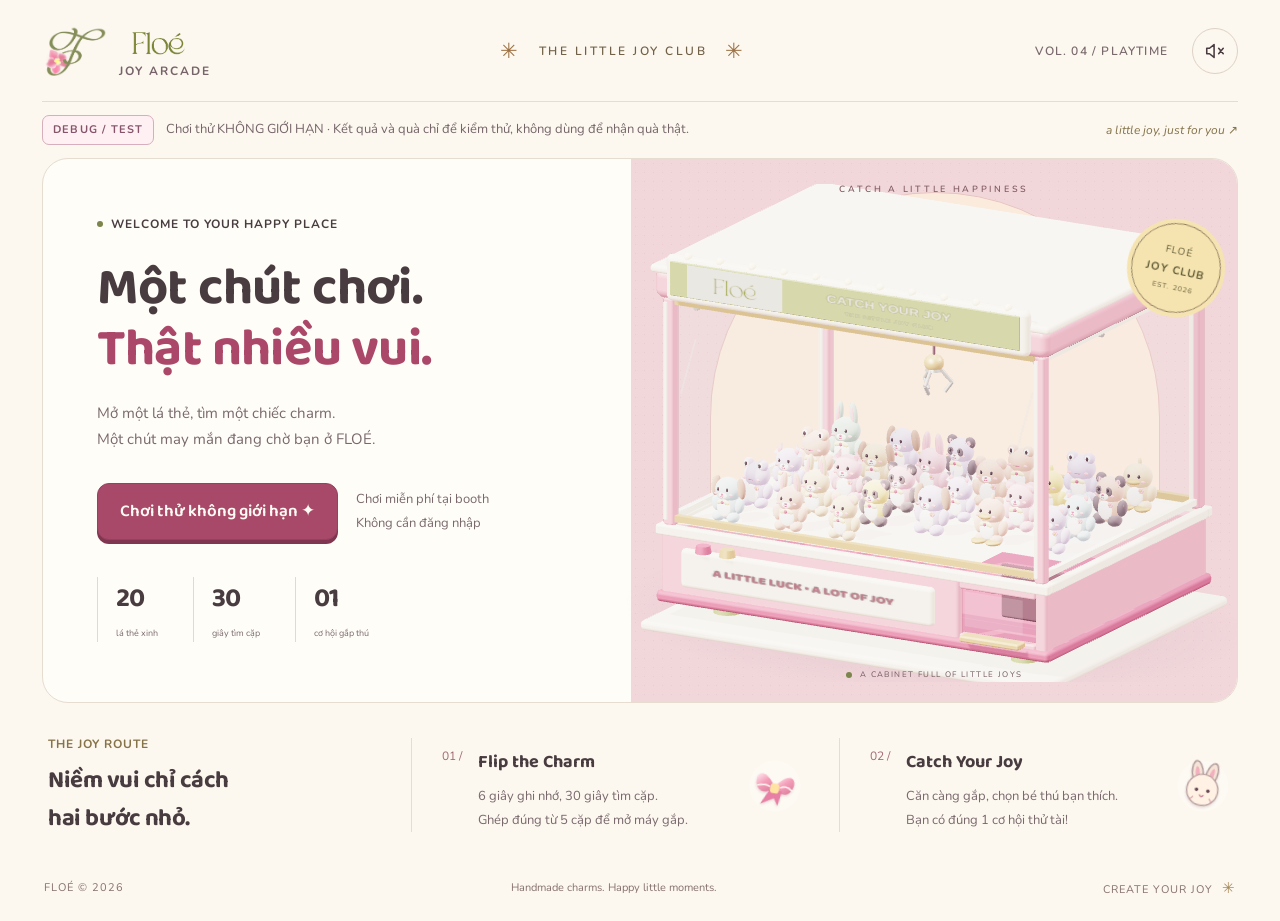
==== commit 4883c1c9: "ui(debug): clearly mark unlimited QA and non-redeemable prizes" ====
--- a/index.html
+++ b/index.html
@@ -12,7 +12,7 @@
  <a class="skip-link" href="#stage">Đến trò chơi</a>
  <div class="site-wrap">
   <header class="nav"><button class="brand" id="home" aria-label="FLOÉ — về trang chủ"><img class="brand-mark" data-asset="mark" src="./assets/floe-mark-DR6YFk92.png" alt=""><span><img class="brand-word" data-asset="word" src="./assets/floe-wordmark-DhxlJ2ub.png" alt="FLOÉ"><small>JOY ARCADE</small></span></button><div class="nav-middle"><span class="little-flower">✳</span> THE LITTLE JOY CLUB <span class="little-flower">✳</span></div><div class="nav-right"><span class="edition">VOL. 04 / PLAYTIME</span><button id="sound" class="icon-button" aria-label="Bật âm thanh" aria-pressed="false"></button></div></header>
-  <div class="notice"><span class="demo-label">FLOÉ BOOTH</span><span>Chơi vui cùng FLOÉ · Vui lòng xác nhận quà tặng với nhân viên tại booth.</span><span class="notice-right">a little joy, just for you ↗</span></div>
+  <div class="notice"><span class="demo-label">DEBUG / TEST</span><span>Chơi thử KHÔNG GIỚI HẠN · Kết quả và quà chỉ để kiểm thử, không dùng để nhận quà thật.</span><span class="notice-right">a little joy, just for you ↗</span></div>
   <main id="stage" tabindex="-1"></main>
   <footer><span>FLOÉ © 2026</span><span>Handmade charms. Happy little moments.</span><span>CREATE YOUR JOY <b>✳</b></span></footer>
  </div>
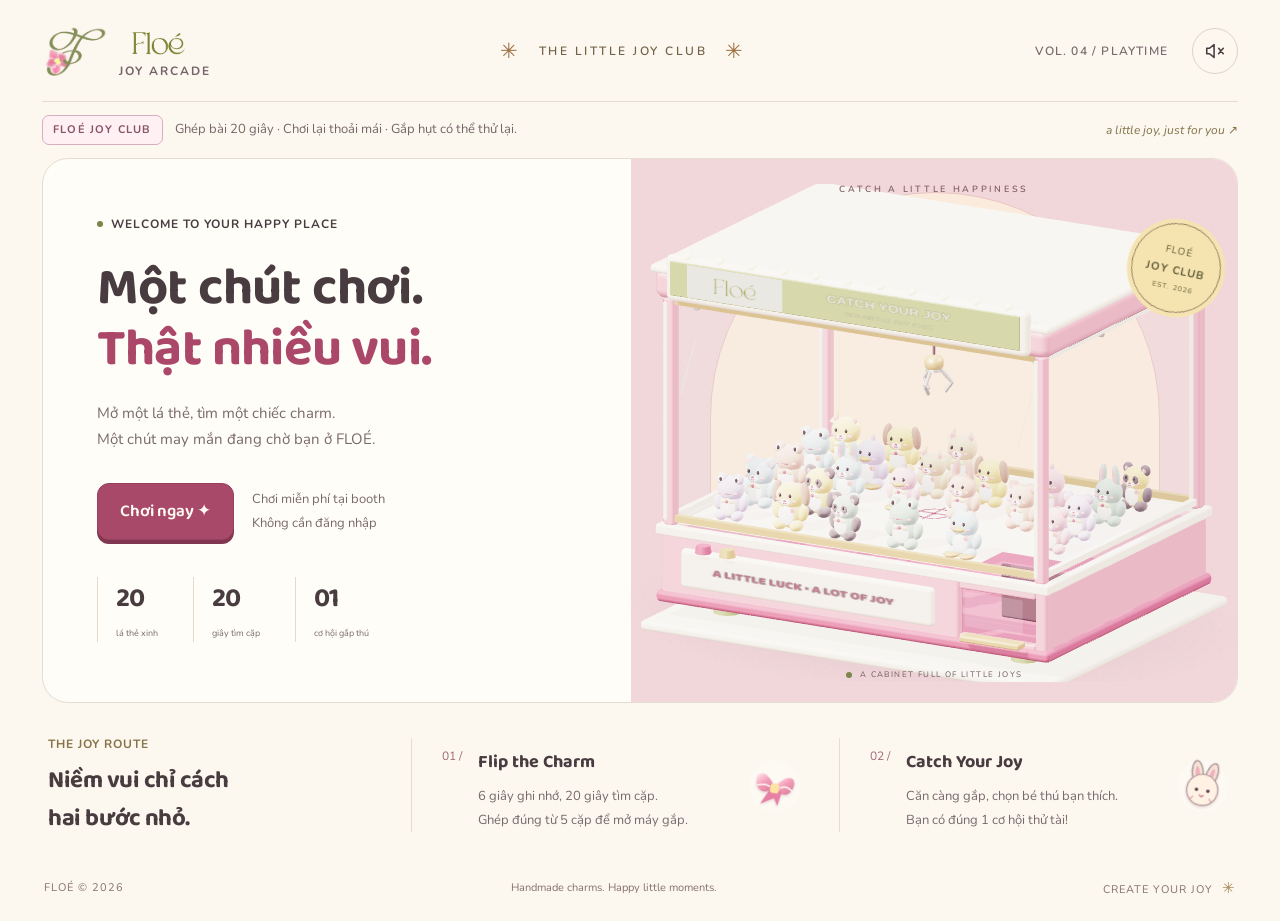
==== commit 62473622: "ui: replace debug notice with public 20-second replay rules" ====
--- a/index.html
+++ b/index.html
@@ -12,7 +12,7 @@
  <a class="skip-link" href="#stage">Đến trò chơi</a>
  <div class="site-wrap">
   <header class="nav"><button class="brand" id="home" aria-label="FLOÉ — về trang chủ"><img class="brand-mark" data-asset="mark" src="./assets/floe-mark-DR6YFk92.png" alt=""><span><img class="brand-word" data-asset="word" src="./assets/floe-wordmark-DhxlJ2ub.png" alt="FLOÉ"><small>JOY ARCADE</small></span></button><div class="nav-middle"><span class="little-flower">✳</span> THE LITTLE JOY CLUB <span class="little-flower">✳</span></div><div class="nav-right"><span class="edition">VOL. 04 / PLAYTIME</span><button id="sound" class="icon-button" aria-label="Bật âm thanh" aria-pressed="false"></button></div></header>
-  <div class="notice"><span class="demo-label">DEBUG / TEST</span><span>Chơi thử KHÔNG GIỚI HẠN · Kết quả và quà chỉ để kiểm thử, không dùng để nhận quà thật.</span><span class="notice-right">a little joy, just for you ↗</span></div>
+  <div class="notice"><span class="demo-label">FLOÉ JOY CLUB</span><span>Ghép bài 20 giây · Chơi lại thoải mái · Gắp hụt có thể thử lại.</span><span class="notice-right">a little joy, just for you ↗</span></div>
   <main id="stage" tabindex="-1"></main>
   <footer><span>FLOÉ © 2026</span><span>Handmade charms. Happy little moments.</span><span>CREATE YOUR JOY <b>✳</b></span></footer>
  </div>
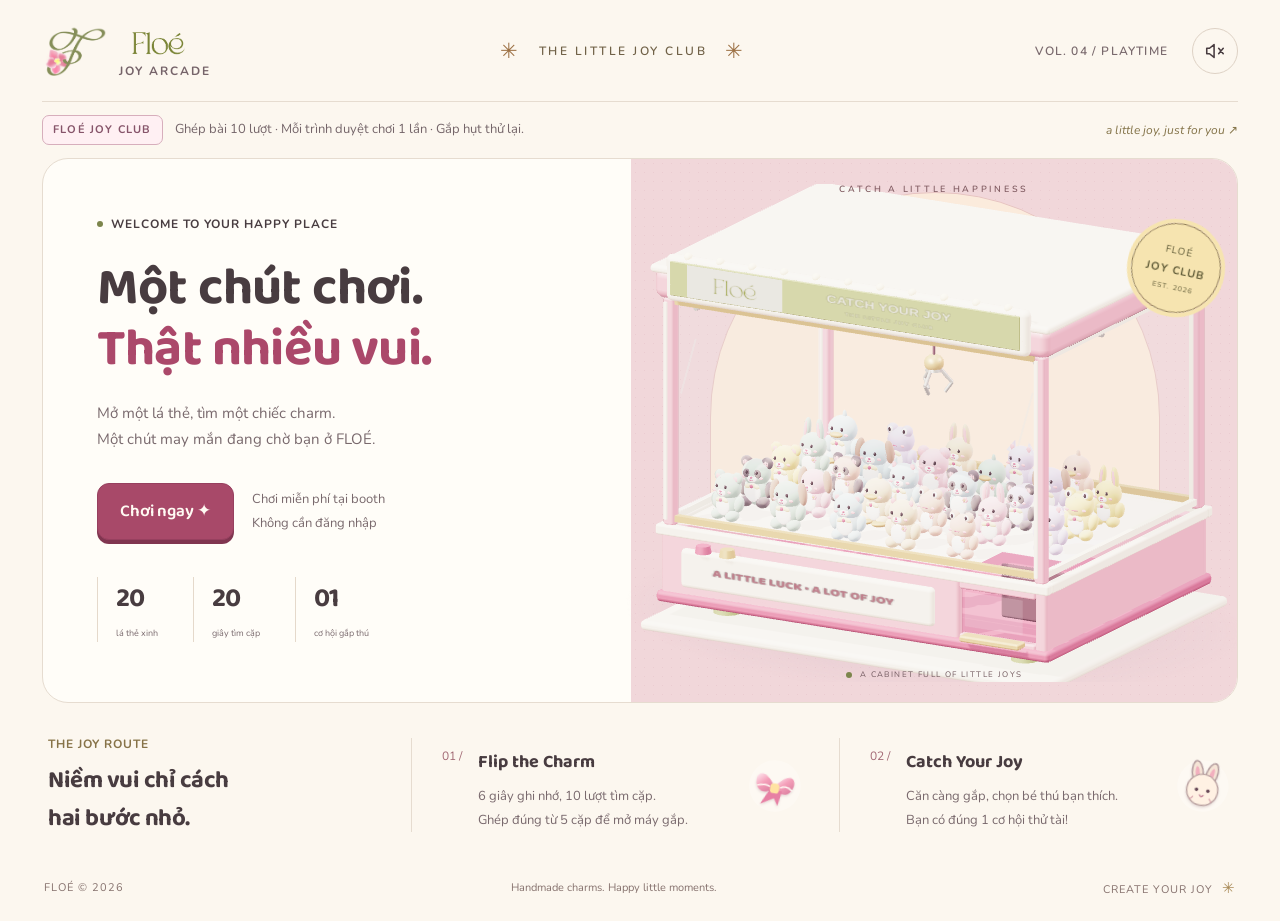
==== commit 4750eeeb: "ui: explain 10-turn play and one-browser limit" ====
--- a/index.html
+++ b/index.html
@@ -12,7 +12,7 @@
  <a class="skip-link" href="#stage">Đến trò chơi</a>
  <div class="site-wrap">
   <header class="nav"><button class="brand" id="home" aria-label="FLOÉ — về trang chủ"><img class="brand-mark" data-asset="mark" src="./assets/floe-mark-DR6YFk92.png" alt=""><span><img class="brand-word" data-asset="word" src="./assets/floe-wordmark-DhxlJ2ub.png" alt="FLOÉ"><small>JOY ARCADE</small></span></button><div class="nav-middle"><span class="little-flower">✳</span> THE LITTLE JOY CLUB <span class="little-flower">✳</span></div><div class="nav-right"><span class="edition">VOL. 04 / PLAYTIME</span><button id="sound" class="icon-button" aria-label="Bật âm thanh" aria-pressed="false"></button></div></header>
-  <div class="notice"><span class="demo-label">FLOÉ JOY CLUB</span><span>Ghép bài 20 giây · Chơi lại thoải mái · Gắp hụt có thể thử lại.</span><span class="notice-right">a little joy, just for you ↗</span></div>
+  <div class="notice"><span class="demo-label">FLOÉ JOY CLUB</span><span>Ghép bài 10 lượt · Mỗi trình duyệt chơi 1 lần · Gắp hụt thử lại.</span><span class="notice-right">a little joy, just for you ↗</span></div>
   <main id="stage" tabindex="-1"></main>
   <footer><span>FLOÉ © 2026</span><span>Handmade charms. Happy little moments.</span><span>CREATE YOUR JOY <b>✳</b></span></footer>
  </div>
--- a/assets/index-ChGE1KvG.css
+++ b/assets/index-ChGE1KvG.css
@@ -38,3 +38,72 @@
 footer{font-size:11px}
 @media(max-width:800px){.nav-middle,.notice-right{display:none}.notice{font-size:12px}.site-wrap{padding-left:18px;padding-right:18px}.game-heading h1{font-size:clamp(28px,7vw,36px)}.prize-strip{flex-wrap:wrap}.machine-bottomline{line-height:1.4}}
 @media(max-width:430px){.notice{font-size:11.5px}.notice .demo-label{font-size:10px}.board-panel{padding:12px 11px 16px}.cards{gap:6px}.face.front small{font-size:9px}.board-hud{gap:12px}.reward-row b{font-size:13px}.control-panel{padding:18px 15px}.dpad{grid-template-columns:repeat(3,54px);grid-template-rows:repeat(3,51px)}}
+
+
+/* FLOÉ V6 · Mobile-first plush aiming area, touch targets & quick-grab layout */
+.aim-map{background:#fffaf4;border:1px solid #e2c5ce;border-radius:15px;box-shadow:0 5px 16px #a85e7710}
+.map-guide{display:flex;flex-wrap:wrap;gap:6px 10px;align-items:center;justify-content:space-between;padding:10px 12px 4px}
+.map-caption{padding:0;border:0;text-align:left;letter-spacing:.07em;font-size:10px;font-weight:800;color:#8a5370}
+.aim-status{font-size:10px;font-weight:800;color:#9b587a;line-height:1.4;border-radius:18px;padding:5px 8px;background:#fbeaf0}
+.aim-status[data-ready="true"]{background:#e8f3dc;color:#536c2d}
+.map-field{height:118px;margin:9px 12px 7px;cursor:crosshair;touch-action:manipulation;border:1px solid #e9d4c3;border-radius:9px;background-color:#fffdf7;background-size:20px 20px}
+.map-field:focus-visible{outline:3px solid #9d507a;outline-offset:3px}
+.map-toy{width:11px;height:11px;border:1.7px solid #8a5b74;box-shadow:0 1px 3px #55394350}
+.map-toy.target{outline:3px solid #778e3e;outline-offset:3px;box-shadow:0 0 0 4px #e4f0d980}
+.map-aim{width:23px;height:23px;border:2.8px solid #a54a71;background:#fff9;box-shadow:0 0 0 3px #f6e1e9;transition:border-color .12s,box-shadow .12s}
+.map-aim:before,.map-aim:after{width:27px;left:-4px;top:8px;height:2px;background:#a54a71}
+.map-aim.is-ready{border-color:#668631;background:#e3f5d6a8;box-shadow:0 0 0 5px #cae8b88c}
+.map-aim.is-ready:before,.map-aim.is-ready:after{background:#55782b}
+.aim-legend{display:flex;justify-content:space-between;gap:12px;align-items:center;padding:2px 14px 12px;font-size:10px;color:#836b74}
+.aim-legend span{display:flex;align-items:center;gap:6px}.legend-toy{display:inline-block;width:10px;height:10px;border-radius:50%;background:#e7b4c5;border:2px solid #8a5370}.legend-cross{color:#a14f74;font-size:16px;line-height:1}
+@media(max-width:760px){
+ #stage[data-phase="claw"] .steps{display:none}
+ #stage[data-phase="claw"] .game-heading{margin:8px 0 12px;gap:8px}
+ #stage[data-phase="claw"] .game-heading h1{font-size:clamp(22px,5.3vw,30px);letter-spacing:-.6px;line-height:1.3}
+ #stage[data-phase="claw"] .game-heading .eyebrow{font-size:9px}
+ #stage[data-phase="claw"] .game-shell{padding:0 11px 18px}
+ .claw-layout{display:flex;flex-direction:column;gap:11px}
+ .machine-panel{border-radius:16px;width:100%}
+ .machine-display{height:clamp(290px,79vw,410px);overflow:hidden}
+ .machine-display canvas{transform:scale(1.1);transform-origin:50% 58%}
+ .machine-topline{padding:4px 12px;height:45px}
+ .machine-topline>span{font-size:10px}
+ .machine-bottomline{min-height:43px;padding:9px 12px;font-size:11px;font-weight:600}
+ .control-panel{display:grid;grid-template-columns:minmax(0,1fr) minmax(0,1fr);grid-template-areas:"heading heading" "map map" "dpad drop" "note note";grid-template-rows:auto auto auto auto;align-items:stretch;gap:7px 11px;width:100%;padding:14px;background:#f9f0e6;border-radius:15px}
+ .control-heading{grid-area:heading;display:flex;align-items:center;justify-content:space-between;gap:16px}
+ .control-heading .eyebrow{display:none}
+ .control-heading h2{font-size:18px;line-height:1.3;margin:0;letter-spacing:-.3px;flex:0 0 38%}
+ .control-heading h2 br{display:none}
+ .control-heading p{font-size:11px;line-height:1.55;flex:1}
+ .aim-map{grid-area:map;margin:2px 0 6px}
+ .map-guide{padding:10px 12px 2px}
+ .map-caption{font-size:11px;letter-spacing:.045em}
+ .aim-status{font-size:10px;padding:5px 8px}
+ .map-field{height:clamp(114px,33vw,145px);margin:10px 14px 7px;background-size:24px 24px}
+ .map-toy{width:12px;height:12px}
+ .map-aim{width:25px;height:25px}
+ .map-aim:before,.map-aim:after{width:29px;left:-4px;top:9px}
+ .dpad{grid-area:dpad;grid-template-columns:repeat(3,minmax(40px,52px));grid-template-rows:repeat(3,48px);gap:4px;margin:2px 0 5px;justify-content:center;align-self:center}
+ .dpad button{min-width:40px;min-height:46px;border-radius:12px;font-size:23px;box-shadow:0 3px #c4a69d}
+ .dpad-center{font-size:20px}
+ .drop{grid-area:drop;align-self:center;justify-self:stretch;display:flex;flex-direction:column;gap:7px;min-height:100px;margin:0;padding:10px;border-radius:17px;font-size:20px;line-height:1.2;text-align:center;box-shadow:0 5px #7c3652}
+ .drop svg{width:26px;height:26px}.drop small{display:none}
+ .control-note{grid-area:note;margin:1px 0 0;font-size:10px;line-height:1.4;text-align:center}
+ .control-note br{display:none}
+ .coordinates{display:none}
+ .prize-strip{margin-top:14px}
+ .attempt-pill{font-size:9px;max-width:128px;margin-top:0;padding:7px}
+}
+@media(max-width:600px){
+ .site-wrap:has(#stage[data-phase="claw"]) .nav{height:58px}
+ .site-wrap:has(#stage[data-phase="claw"]) .notice{display:none}
+ #stage[data-phase="claw"] .game-heading{padding-top:4px}
+}
+@media(max-width:370px){
+ .control-panel{gap:6px 7px;padding:11px}
+ .control-heading{gap:9px}
+ .control-heading h2{font-size:16px}
+ .control-heading p{font-size:10px}
+ .dpad{grid-template-columns:repeat(3,42px);grid-template-rows:repeat(3,44px)}
+ .drop{font-size:17px}
+}
